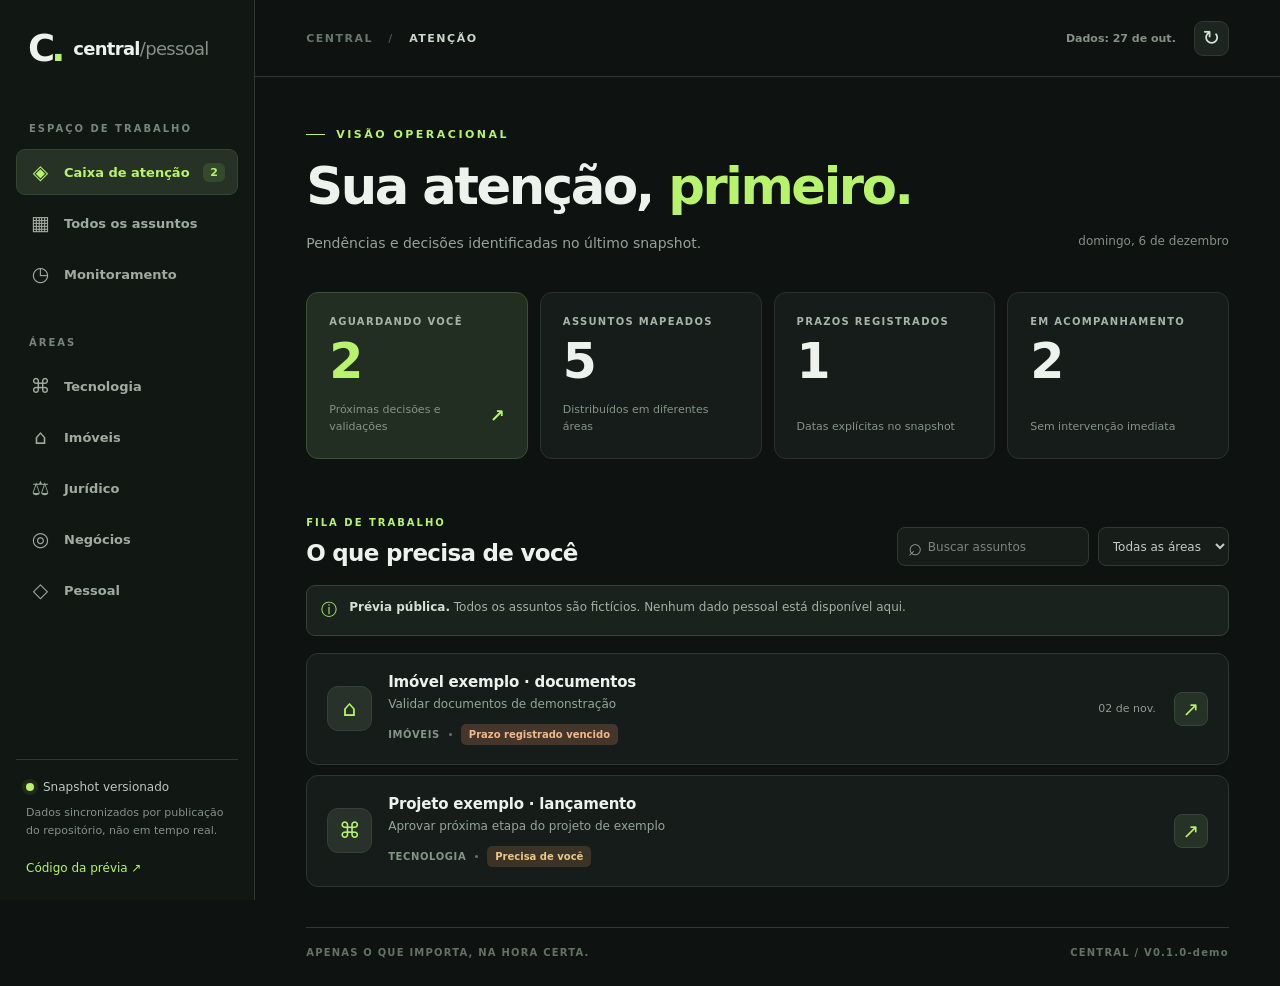
==== index.html @ 5de736ac "feat: publish sanitized interactive preview" ====
<!doctype html>
<html lang="pt-BR">
<head>
  <meta charset="utf-8">
  <meta name="viewport" content="width=device-width,initial-scale=1,viewport-fit=cover">
  <meta name="theme-color" content="#111715">
  <meta name="description" content="Central Pessoal — painel de atenção, contextos e próximas decisões.">
  <meta name="robots" content="noindex,nofollow,noarchive">
  <meta http-equiv="Content-Security-Policy" content="default-src 'self'; script-src 'self'; style-src 'self'; img-src 'self' data:; connect-src 'self'; object-src 'none'; base-uri 'self'; frame-ancestors 'none'">
  <link rel="manifest" href="./manifest.webmanifest">
  <link rel="icon" href="./icon.svg" type="image/svg+xml">
  <link rel="stylesheet" href="./style.css">
  <title>Central Pessoal — Prévia pública</title>
  <script defer src="./app.js"></script>
</head>
<body>
  <div class="shell">
    <aside class="sidebar" aria-label="Navegação principal">
      <div class="brand"><span class="brand-mark">C<span class="brand-dot">.</span></span><span class="brand-text">central<span class="subbrand">/pessoal</span></span></div>
      <div class="nav-label">ESPAÇO DE TRABALHO</div>
      <nav id="nav" class="nav">
        <button class="nav-item selected" data-view="attention"><span class="nav-icon">◈</span> Caixa de atenção <span class="count" id="attention-nav-count">—</span></button>
        <button class="nav-item" data-view="all"><span class="nav-icon">▦</span> Todos os assuntos</button>
        <button class="nav-item" data-view="watch"><span class="nav-icon">◷</span> Monitoramento</button>
      </nav>
      <div class="nav-label area-label">ÁREAS</div>
      <div id="area-links" class="nav"></div>
      <div class="sidebar-bottom">
        <div class="sync-pill"><span class="pulse"></span><span>Snapshot versionado</span></div>
        <p>Dados sincronizados por publicação do repositório, não em tempo real.</p>
        <a class="repo-link" href="https://github.com/wagarcdev/central-pessoal-preview" target="_blank" rel="noopener noreferrer">Código da prévia ↗</a>
      </div>
    </aside>
    <main class="main">
      <header class="topbar">
        <div class="breadcrumb">CENTRAL <span>/</span> <span id="crumb">ATENÇÃO</span></div>
        <div class="top-actions">
          <span id="snapshot" class="snapshot">Snapshot inicial</span>
          <button id="refresh" class="icon-button" title="Recarregar dados" aria-label="Recarregar dados">↻</button>
        </div>
      </header>
      <section class="content">
        <div class="headline">
          <div>
            <div class="eyebrow"><span class="green-line"></span> VISÃO OPERACIONAL</div>
            <h1 id="heading">Sua atenção, <em>primeiro.</em></h1>
            <p id="subtitle">Uma visão clara do que depende de você — sem perder o contexto do restante.</p>
          </div>
          <div class="date" id="date"></div>
        </div>
        <section class="metrics" aria-label="Visão geral">
          <div class="metric metric-accent"><span>AGUARDANDO VOCÊ</span><strong id="metric-attention">—</strong><small>Próximas decisões e validações <b>↗</b></small></div>
          <div class="metric"><span>ASSUNTOS MAPEADOS</span><strong id="metric-total">—</strong><small>Distribuídos em diferentes áreas</small></div>
          <div class="metric"><span>PRAZOS REGISTRADOS</span><strong id="metric-due">—</strong><small>Datas explícitas no snapshot</small></div>
          <div class="metric"><span>EM ACOMPANHAMENTO</span><strong id="metric-watch">—</strong><small>Sem intervenção imediata</small></div>
        </section>
        <div class="section-heading">
          <div><span class="section-kicker">FILA DE TRABALHO</span><h2 id="list-title">O que precisa de você</h2></div>
          <div class="toolbar">
            <label class="search"><span>⌕</span><input id="search" type="search" placeholder="Buscar assuntos" aria-label="Buscar assuntos"></label>
            <select id="filter" aria-label="Filtrar área"><option value="">Todas as áreas</option></select>
          </div>
        </div>
        <div id="notice" class="notice" role="note"><span>ⓘ</span><span><strong>Prévia pública.</strong> Todos os assuntos são fictícios. Nenhum dado pessoal está disponível aqui.</span></div>
        <div id="cards" class="cards" aria-live="polite"></div>
        <div class="footnote"><span>APENAS O QUE IMPORTA, NA HORA CERTA.</span><span id="footer-version">CENTRAL / V0.1</span></div>
      </section>
    </main>
  </div>
  <div id="overlay" class="overlay" hidden><div class="scrim" id="scrim"></div><section class="drawer" role="dialog" aria-modal="true" aria-labelledby="drawer-title"><div class="drawer-top"><span class="drawer-eyebrow">CONTEXTO DO ASSUNTO</span><button id="drawer-close" class="icon-button" aria-label="Fechar painel">✕</button></div><div id="drawer-content"></div></section></div>
  <div id="toast" class="toast" role="status" aria-live="polite"></div>
</body>
</html>
---- style.css ----
﻿
:root{--bg:#0e1210;--panel:#161c19;--panel2:#1d2520;--panel3:#222c25;--line:#303a32;--muted:#849187;--text:#eef2ed;--sub:#bcc7bd;--accent:#b8f46b;--warning:#ecc784;--blue:#a5c8df;font-family:Inter,-apple-system,BlinkMacSystemFont,"Segoe UI",system-ui,sans-serif;color-scheme:dark}
*{box-sizing:border-box}html,body{margin:0;min-height:100%;background:var(--bg);color:var(--text)}button,input,select{font:inherit}button{cursor:pointer}a{color:inherit;text-decoration:none}button:focus-visible,a:focus-visible,input:focus-visible,select:focus-visible{outline:2px solid var(--accent);outline-offset:3px}.shell{display:flex;min-height:100dvh}.sidebar{width:255px;min-width:255px;border-right:1px solid var(--line);background:#111713;padding:30px 16px 24px;display:flex;flex-direction:column;position:sticky;top:0;height:100dvh}.brand{display:flex;align-items:center;gap:12px;padding:0 12px 56px}.brand-mark{font-weight:900;letter-spacing:-4px;font-size:37px;line-height:1}.brand-dot{color:var(--accent)}.brand-text{font-size:18px;font-weight:750;letter-spacing:-.7px}.subbrand{color:var(--muted);font-weight:450}.nav-label{font-size:10px;letter-spacing:2px;font-weight:800;color:#78857b;padding:0 13px 15px}.area-label{margin-top:40px}.nav{display:grid;gap:5px}.nav-item{background:transparent;border:1px solid transparent;border-radius:9px;color:#9fab9f;padding:12px 12px;display:flex;align-items:center;gap:12px;width:100%;text-align:left;font-size:13px;font-weight:550}.nav-item:hover{background:var(--panel2);color:var(--text)}.nav-item.selected{background:#263225;color:var(--accent);border-color:#344532}.nav-icon{font-size:20px;line-height:1;width:23px;text-align:center;font-weight:400}.count{margin-left:auto;border-radius:6px;background:#344a2c;color:var(--accent);font-size:11px;padding:3px 7px}.sidebar-bottom{margin-top:auto;border-top:1px solid var(--line);padding:20px 10px 0}.sync-pill{display:flex;align-items:center;gap:9px;font-size:12px;color:var(--sub)}.pulse{width:8px;height:8px;border-radius:50%;background:var(--accent);box-shadow:0 0 0 4px #b8f46b16}.sidebar-bottom p{color:var(--muted);font-size:11px;line-height:1.65;margin:10px 0 17px}.repo-link{font-size:12px;color:var(--accent)}.main{flex:1;min-width:0}.topbar{height:77px;border-bottom:1px solid var(--line);display:flex;justify-content:space-between;align-items:center;padding:0 clamp(20px,4vw,60px)}.breadcrumb,.snapshot{font-size:11px;font-weight:750;letter-spacing:1.5px;color:#68776d}.breadcrumb span:last-child{color:#cad6cb}.breadcrumb span:first-child{margin:0 10px;color:#46534a}.top-actions{display:flex;align-items:center;gap:18px}.snapshot{font-weight:550;letter-spacing:0;color:var(--muted)}.icon-button{width:35px;height:35px;background:#1c251f;color:#d4e3d2;border:1px solid var(--line);border-radius:9px;font-size:21px;display:grid;place-items:center}.icon-button:hover{border-color:#607853}.content{max-width:1450px;margin:auto;padding:clamp(26px,4vw,58px) clamp(20px,4vw,60px) 28px}.headline{display:flex;align-items:flex-end;justify-content:space-between;gap:20px;margin-bottom:37px}.eyebrow{font-size:11px;letter-spacing:2.5px;font-weight:750;color:var(--accent);display:flex;align-items:center;gap:11px;margin-bottom:17px}.green-line{width:19px;height:1px;background:var(--accent)}h1{font-size:clamp(34px,4vw,57px);line-height:1.12;letter-spacing:-2.4px;margin:0 0 16px;font-weight:700}h1 em{font-style:normal;color:var(--accent)}.headline p{font-size:14px;line-height:1.7;color:#95a499;margin:0;max-width:580px}.date{font-size:12px;color:var(--muted);white-space:nowrap;padding-bottom:7px}.metrics{display:grid;grid-template-columns:repeat(4,minmax(0,1fr));gap:12px;margin-bottom:52px}.metric{min-height:158px;background:var(--panel);border:1px solid #29332b;border-radius:12px;padding:23px 22px;display:flex;flex-direction:column}.metric-accent{background:#222e22;border-color:#3c5130}.metric>span{font-size:10px;font-weight:800;letter-spacing:1.3px;color:#a6b5a7}.metric strong{font-size:49px;line-height:1.2;letter-spacing:-2px;font-weight:650;margin:6px 0 10px}.metric-accent strong{color:var(--accent)}.metric small{font-size:11px;color:#849489;margin-top:auto;display:flex;justify-content:space-between;line-height:1.5}.metric b{color:var(--accent);font-size:18px}.section-heading{display:flex;justify-content:space-between;align-items:end;gap:20px;margin-bottom:19px}.section-kicker{font-size:10px;font-weight:750;color:var(--accent);letter-spacing:2px}h2{margin:10px 0 0;font-size:23px;letter-spacing:-.7px;font-weight:680}.toolbar{display:flex;align-items:center;gap:9px}.search{background:#171e1a;border:1px solid var(--line);display:flex;align-items:center;border-radius:8px;height:39px;padding:0 10px;color:#87968a}.search span{font-size:24px;margin-right:4px}.search input{width:152px;background:none;border:0;outline:none;color:var(--text);font-size:12px}.search input::placeholder{color:#78877b}select{border-radius:8px;background:#171e1a;border:1px solid var(--line);padding:0 10px;color:#c3ccc3;font-size:12px;height:39px;max-width:160px}.notice{background:#1a221d;border:1px solid #354238;border-radius:9px;padding:12px 14px;display:flex;align-items:flex-start;gap:12px;color:#a2b2a2;font-size:12px;line-height:1.55;margin-bottom:17px}.notice>span:first-child{color:var(--accent);font-size:16px}.notice strong{color:#d4e0d3}.cards{display:grid;gap:10px}.card{background:var(--panel);border:1px solid #2c372f;border-radius:12px;display:grid;grid-template-columns:45px minmax(0,1fr) auto;gap:16px;padding:19px 20px;align-items:center;transition:border .2s,background .2s}.card:hover{border-color:#5f7954;background:#1a231d}.card-icon{width:45px;height:45px;background:#28312a;border:1px solid #354236;border-radius:11px;display:grid;place-items:center;color:var(--accent);font-size:22px}.card-title{font-size:15px;font-weight:700;letter-spacing:-.2px;margin:0 0 4px}.card-description{font-size:12px;color:#95a69a;line-height:1.5;margin:0}.card-meta{display:flex;gap:9px;margin-top:11px;align-items:center;flex-wrap:wrap}.category{font-size:10px;color:#849487;letter-spacing:.6px;text-transform:uppercase;font-weight:750}.separator{width:3px;height:3px;background:#66766a;border-radius:50%}.tag{border-radius:5px;padding:5px 8px;font-size:10px;font-weight:750;white-space:nowrap;background:#2c3429;color:#afbfad}.tag.attention{color:var(--warning);background:#3a3326}.tag.due{background:#44362b;color:#f1b88d}.tag.watch{background:#253540;color:#a5c8df}.card-right{display:flex;align-items:center;gap:18px}.card-date{color:#8f9c91;font-size:11px;white-space:nowrap}.open-card{border-radius:8px;width:34px;height:34px;background:#263128;border:1px solid #364838;color:var(--accent);font-size:20px}.open-card:hover{background:#354934}.empty{border:1px dashed #47584a;border-radius:12px;padding:45px 20px;text-align:center;color:var(--muted)}.empty strong{display:block;color:var(--text);margin-bottom:8px}.footnote{border-top:1px solid var(--line);display:flex;justify-content:space-between;color:#637264;font-size:10px;letter-spacing:1.2px;font-weight:750;margin-top:40px;padding-top:19px}.overlay:not([hidden]){position:fixed;inset:0;z-index:30;display:flex;justify-content:flex-end}.scrim{position:absolute;inset:0;background:#030805b8;backdrop-filter:blur(3px)}.drawer{position:relative;height:100dvh;overflow-y:auto;width:min(100%,525px);background:#141b16;border-left:1px solid #3b483d;padding:25px clamp(24px,3vw,38px);box-shadow:-20px 0 60px #0005}.drawer-top{display:flex;justify-content:space-between;align-items:center;margin-bottom:46px}.drawer-eyebrow,.detail-label{font-size:10px;color:var(--accent);font-weight:800;letter-spacing:2px}.drawer h2{font-size:35px;margin:10px 0 16px}.drawer p{color:#afbdaf;font-size:14px;line-height:1.7}.drawer .detail-block{border-top:1px solid #354037;padding:24px 0}.detail-value{font-size:14px;line-height:1.7;margin:10px 0 0;color:var(--text)}.detail-row{display:flex;gap:10px;align-items:center;margin:10px 0}.action-link,.copy-button{display:flex;justify-content:center;align-items:center;gap:8px;background:var(--accent);color:#182118;font-weight:750;font-size:13px;border:0;border-radius:9px;padding:14px 17px;width:100%;margin:8px 0}.copy-button{background:#29382b;color:#cee3ce;border:1px solid #435847}.drawer .caveat{font-size:11px;color:var(--muted);border:1px dashed #475448;padding:12px;border-radius:8px}.toast{position:fixed;z-index:60;bottom:20px;left:50%;transform:translate(-50%,30px);opacity:0;pointer-events:none;transition:opacity .15s,transform .15s;background:var(--accent);color:#152016;border-radius:9px;padding:11px 16px;font-size:12px;font-weight:750}.toast.show{opacity:1;transform:translate(-50%,0)}
@media(max-width:1100px){.sidebar{width:215px;min-width:215px}.metrics{grid-template-columns:repeat(2,minmax(0,1fr))}.metric{min-height:130px}.content{padding-top:37px}}@media(max-width:740px){.shell{display:block;padding-bottom:72px}.sidebar{position:fixed;top:auto;bottom:0;left:0;right:0;height:67px;width:100%;min-width:0;z-index:15;padding:6px 10px calc(6px + env(safe-area-inset-bottom));border-top:1px solid var(--line);border-right:0;background:#151d17ed;backdrop-filter:blur(15px)}.brand,.nav-label,.area-label,#area-links,.sidebar-bottom{display:none}.sidebar>.nav{display:flex;justify-content:space-around;gap:3px;height:100%}.nav-item{display:flex;flex:1;flex-direction:column;gap:3px;align-items:center;justify-content:center;border-radius:9px;padding:4px 1px;font-size:10px;text-align:center}.nav-icon{font-size:20px}.count{display:none}.topbar{height:58px;padding:0 18px}.content{padding:34px 18px}.date{display:none}.headline{margin-bottom:26px}h1{letter-spacing:-1.5px}.metrics{gap:8px;margin-bottom:38px}.metric{min-height:115px;padding:15px}.metric strong{font-size:35px}.metric>span{font-size:9px;line-height:1.45}.metric small{font-size:10px}.section-heading{display:block}.toolbar{margin-top:17px}.search{flex:1}.search input{width:100%}.notice{font-size:11px}.card{grid-template-columns:38px 1fr auto;gap:11px;padding:15px 12px}.card-icon{width:38px;height:38px;font-size:20px}.card-title{font-size:14px}.card-description{font-size:11px}.card-meta{margin-top:8px}.card-date{display:none}.card-right{gap:0}.footnote{font-size:9px}.snapshot{font-size:10px}.drawer{padding-top:18px}}@media(min-width:741px) and (max-width:900px){.card-date{display:none}}
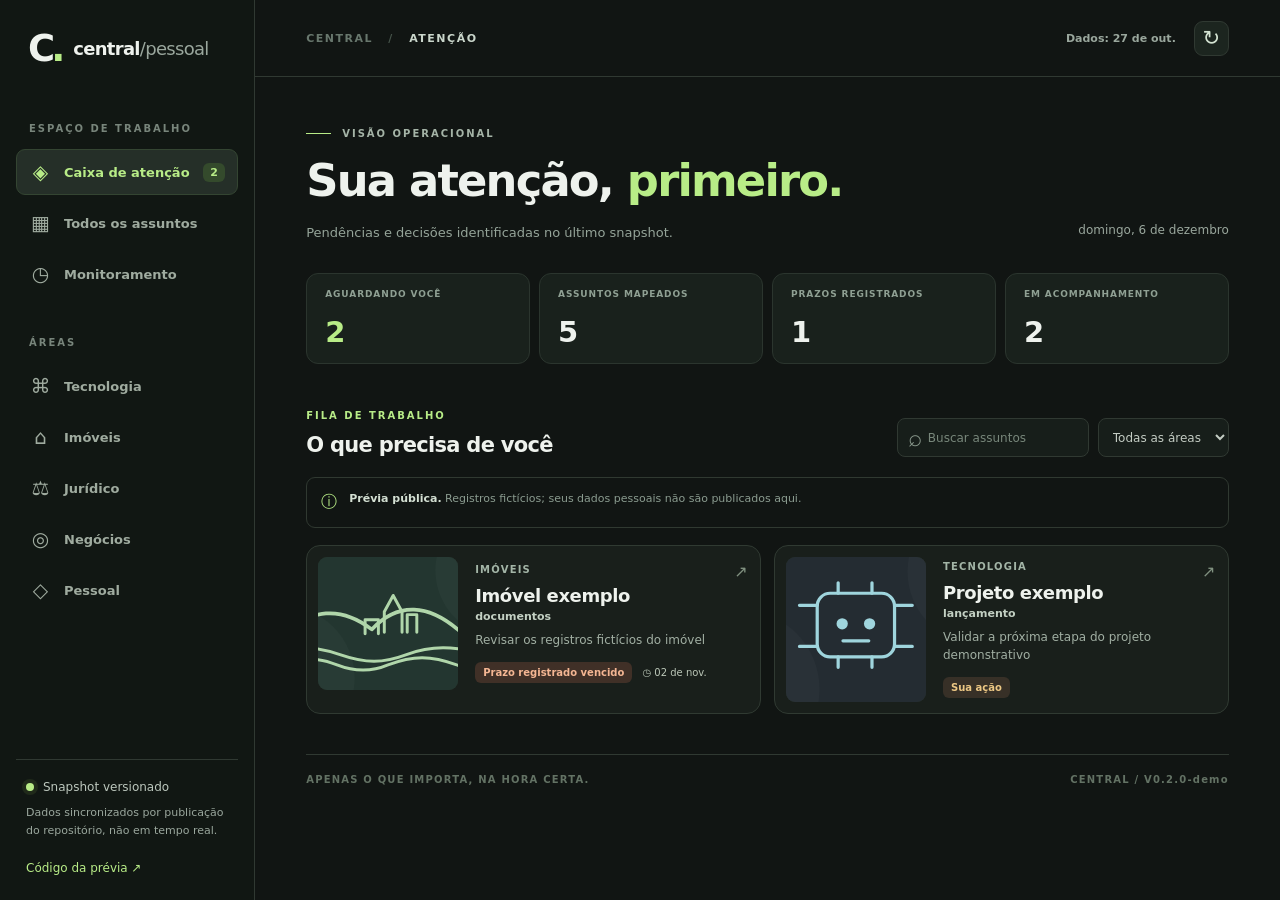
==== commit 34c29db0: "feat: visual card layout with sanitized illustration assets" ====
--- a/index.html
+++ b/index.html
@@ -10,6 +10,7 @@
   <link rel="manifest" href="./manifest.webmanifest">
   <link rel="icon" href="./icon.svg" type="image/svg+xml">
   <link rel="stylesheet" href="./style.css">
+  <link rel="stylesheet" href="./visual.css">
   <title>Central Pessoal — Prévia pública</title>
   <script defer src="./app.js"></script>
 </head>
@@ -61,7 +62,7 @@
             <select id="filter" aria-label="Filtrar área"><option value="">Todas as áreas</option></select>
           </div>
         </div>
-        <div id="notice" class="notice" role="note"><span>ⓘ</span><span><strong>Prévia pública.</strong> Todos os assuntos são fictícios. Nenhum dado pessoal está disponível aqui.</span></div>
+        <div id="notice" class="notice" role="note"><span>ⓘ</span><span><strong>Prévia pública.</strong> Registros fictícios; seus dados pessoais não são publicados aqui.</span></div>
         <div id="cards" class="cards" aria-live="polite"></div>
         <div class="footnote"><span>APENAS O QUE IMPORTA, NA HORA CERTA.</span><span id="footer-version">CENTRAL / V0.1</span></div>
       </section>
--- a/visual.css
+++ b/visual.css
@@ -0,0 +1,75 @@
+/* Central Pessoal — visual-first layer, independent of data and privacy model */
+:root {--bg:#111513;--panel:#191f1b;--line:#303932;--accent:#b8ec87;--muted:#9aa79d}
+.content{max-width:1480px}
+.eyebrow{color:#a5b4a7;font-size:10px;letter-spacing:2px}
+.green-line{width:25px;background:var(--accent)}
+.headline{margin-bottom:29px}
+h1{font-size:clamp(32px,3.5vw,49px);letter-spacing:-1.8px;font-weight:640}
+.headline p{font-size:13px}
+.metrics{gap:9px;margin-bottom:40px}
+.metric,.metric-accent{min-height:91px;padding:15px 18px;background:#19211c;border-color:#2b352e;justify-content:space-between}
+.metric>span{color:#8fa093;font-size:9px;letter-spacing:.9px}
+.metric strong{font-size:29px;margin:2px 0 0;letter-spacing:-1px;line-height:1.1}
+.metric small{display:none}
+.metric-accent strong{color:var(--accent)}
+.section-heading{margin-bottom:20px}
+h2{font-size:21px;font-weight:630}
+.notice{background:transparent;border:1px solid #303931;color:#8b9c90;border-radius:9px;font-size:11px}
+.notice strong{font-weight:650}
+.cards{grid-template-columns:repeat(2,minmax(0,1fr));gap:13px}
+.card{display:block;padding:0;border:1px solid #303a32;background:#191f1b;overflow:hidden;border-radius:14px;transition:border-color .16s,transform .16s,background .16s}
+.card:hover{border-color:#779a75;background:#1e2720;transform:translateY(-1px)}
+.card-body{width:100%;min-height:155px;border:0;color:var(--text);background:transparent;display:grid;grid-template-columns:140px minmax(0,1fr) 16px;align-items:stretch;gap:17px;padding:11px;text-align:left;cursor:pointer}
+.card-body:focus-visible{outline:2px solid var(--accent);outline-offset:-2px}
+.card-art{display:grid;place-items:center;width:100%;min-height:130px;overflow:hidden;border-radius:9px;background:#253027}
+.card-art.is-brand{background:#14191b}
+.card-image{width:100%;height:100%;max-height:155px;object-fit:cover;display:block}
+.card-image.contain{object-fit:contain;padding:22px 12px;filter:drop-shadow(0 3px 9px #0005)}
+.card-fallback{font-size:40px;color:var(--accent);font-weight:300}
+.card-info{min-width:0;display:flex;flex-direction:column;justify-content:center;padding:4px 0}
+.card-overline{font-size:10px;letter-spacing:1.2px;color:#a3b5a7;font-weight:750;text-transform:uppercase;margin-bottom:10px}
+.card-title{display:block;font-size:18px;font-weight:660;letter-spacing:-.4px;line-height:1.18;margin-bottom:10px}
+.card-description{font-size:12px;line-height:1.5;color:#a1afa3;margin:0;display:-webkit-box;-webkit-line-clamp:2;-webkit-box-orient:vertical;overflow:hidden}
+.card-meta{display:flex;align-items:center;gap:10px;margin-top:13px}
+.card-date{color:#bbc7b8;font-size:10px;white-space:nowrap}
+.tag{padding:5px 8px;font-size:10px;color:#b8ccae;background:#273229;border-radius:6px}
+.tag.attention{background:#373027;color:#ecc784}
+.tag.due{background:#403027;color:#f4b693}
+.tag.watch{background:#253441;color:#b6d0ea}
+.card-chevron{display:flex;justify-content:center;align-items:flex-start;padding:5px 0;color:#809180;font-size:16px}
+.card:hover .card-chevron{color:var(--accent)}
+.card-icon,.open-card{display:none}
+.drawer-art{height:180px;border-radius:14px;overflow:hidden;background:#243028;margin-bottom:25px}
+.drawer-art.is-brand{background:#14191b}
+.drawer-art .card-image{max-height:none;width:100%;height:100%;object-fit:cover}
+.drawer-art .card-image.contain{object-fit:contain;padding:40px}
+.drawer-art .card-fallback{height:100%;display:grid;place-items:center;font-size:72px}
+.sidebar .nav-item.selected{background:#252f28}
+.sidebar .nav-item.selected .nav-icon{color:var(--accent)}
+@media(max-width:1250px) and (min-width:741px){.cards{grid-template-columns:1fr}.card-body{min-height:128px;grid-template-columns:126px minmax(0,1fr) 16px}.card-art{min-height:110px}}
+@media(max-width:740px){
+ .headline{margin-bottom:25px}
+ .metrics{margin-bottom:34px}
+ .metric,.metric-accent{min-height:83px;padding:12px}
+ .metric strong{font-size:27px}
+ .metrics{grid-template-columns:repeat(2,minmax(0,1fr))}
+ .cards{grid-template-columns:1fr;gap:10px}
+ .card-body{grid-template-columns:96px minmax(0,1fr) 14px;gap:12px;padding:9px;min-height:115px}
+ .card-art{min-height:100px}
+ .card-image{max-height:112px}
+ .card-image.contain{padding:18px 7px}
+ .card-info{padding:2px 0}
+ .card-title{font-size:17px;margin-bottom:7px}
+ .card-overline{font-size:9px;margin-bottom:7px}
+ .card-description{font-size:11px;line-height:1.45}
+ .card-meta{margin-top:8px;gap:7px;flex-wrap:wrap}
+ .tag{font-size:9px;padding:4px 6px}
+ .card-date{font-size:9px}
+ .card-chevron{font-size:14px}
+ .drawer-art{height:155px}
+}
+@media(max-width:365px){.card-body{grid-template-columns:82px minmax(0,1fr) 10px;gap:8px}.card-title{font-size:15px}.card-art{min-height:101px}}
+@media(prefers-reduced-motion:reduce){.card{transition:none}.card:hover{transform:none}}
+
+.card-topic{font-size:11px;font-weight:550;color:#c3d0c3;margin:-6px 0 8px}
+@media(max-width:740px){.card-topic{font-size:10px;margin:-4px 0 6px}}
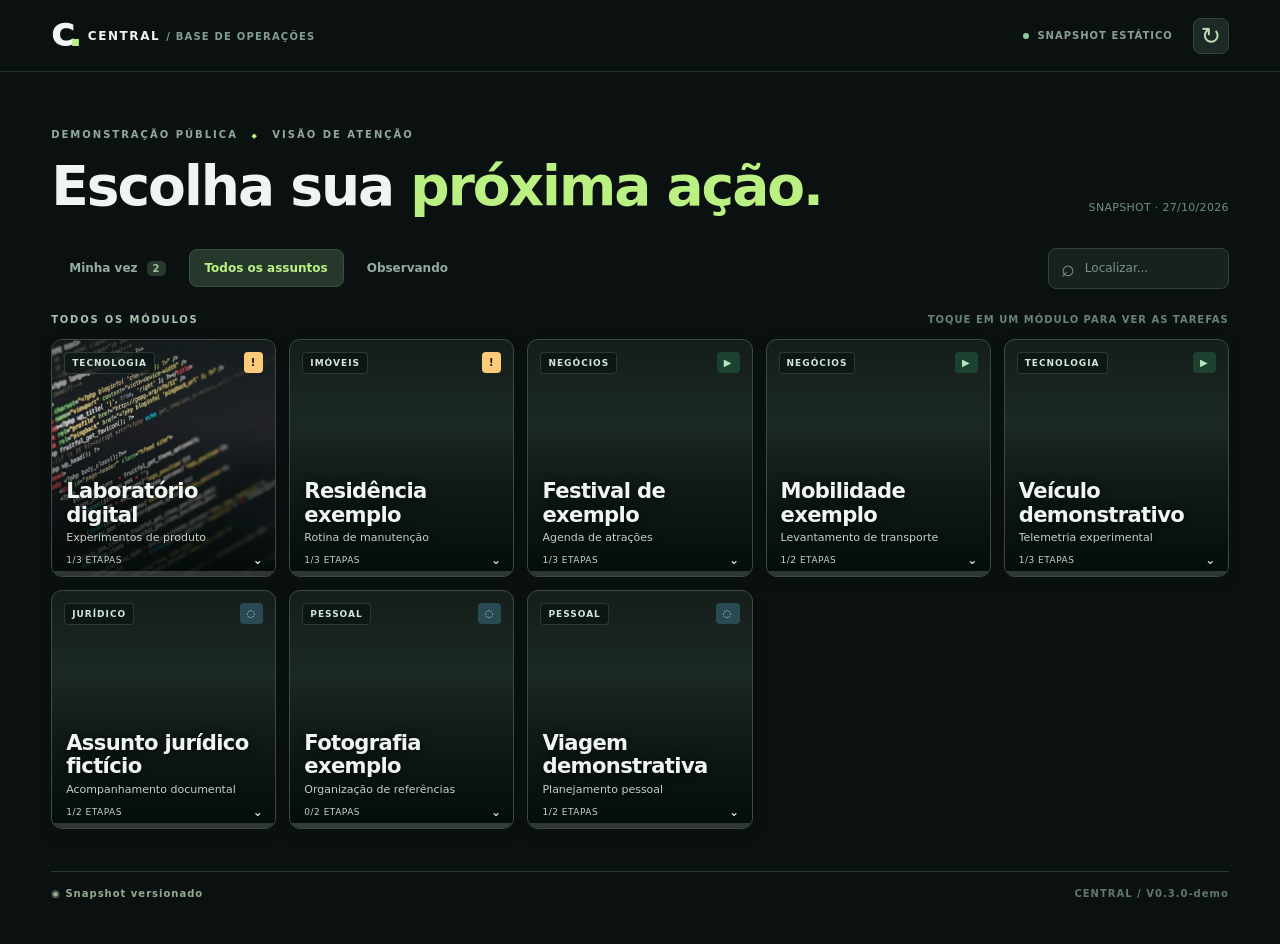
==== commit a796309f: "feat: public sanitized RTS-inspired mission board" ====
--- a/index.html
+++ b/index.html
@@ -1,74 +1,48 @@
-<!doctype html>
+﻿<!doctype html>
 <html lang="pt-BR">
 <head>
-  <meta charset="utf-8">
-  <meta name="viewport" content="width=device-width,initial-scale=1,viewport-fit=cover">
-  <meta name="theme-color" content="#111715">
-  <meta name="description" content="Central Pessoal — painel de atenção, contextos e próximas decisões.">
-  <meta name="robots" content="noindex,nofollow,noarchive">
-  <meta http-equiv="Content-Security-Policy" content="default-src 'self'; script-src 'self'; style-src 'self'; img-src 'self' data:; connect-src 'self'; object-src 'none'; base-uri 'self'; frame-ancestors 'none'">
-  <link rel="manifest" href="./manifest.webmanifest">
-  <link rel="icon" href="./icon.svg" type="image/svg+xml">
-  <link rel="stylesheet" href="./style.css">
-  <link rel="stylesheet" href="./visual.css">
-  <title>Central Pessoal — Prévia pública</title>
-  <script defer src="./app.js"></script>
+<meta charset="utf-8">
+<meta name="viewport" content="width=device-width,initial-scale=1,viewport-fit=cover">
+<meta name="theme-color" content="#0b1111">
+<meta name="robots" content="noindex,nofollow,noarchive">
+<meta name="description" content="Central Pessoal — painel visual de assuntos e intervenções.">
+<meta http-equiv="Content-Security-Policy" content="default-src 'self'; img-src 'self' data:; script-src 'self'; style-src 'self'; connect-src 'self'; object-src 'none'; base-uri 'self'; frame-ancestors 'none'">
+<link rel="icon" href="./icon.svg" type="image/svg+xml">
+<link rel="manifest" href="./manifest.webmanifest">
+<link rel="stylesheet" href="./game.css">
+<script defer src="./game.js"></script>
+<title>Central · Demo fictícia</title>
 </head>
 <body>
-  <div class="shell">
-    <aside class="sidebar" aria-label="Navegação principal">
-      <div class="brand"><span class="brand-mark">C<span class="brand-dot">.</span></span><span class="brand-text">central<span class="subbrand">/pessoal</span></span></div>
-      <div class="nav-label">ESPAÇO DE TRABALHO</div>
-      <nav id="nav" class="nav">
-        <button class="nav-item selected" data-view="attention"><span class="nav-icon">◈</span> Caixa de atenção <span class="count" id="attention-nav-count">—</span></button>
-        <button class="nav-item" data-view="all"><span class="nav-icon">▦</span> Todos os assuntos</button>
-        <button class="nav-item" data-view="watch"><span class="nav-icon">◷</span> Monitoramento</button>
-      </nav>
-      <div class="nav-label area-label">ÁREAS</div>
-      <div id="area-links" class="nav"></div>
-      <div class="sidebar-bottom">
-        <div class="sync-pill"><span class="pulse"></span><span>Snapshot versionado</span></div>
-        <p>Dados sincronizados por publicação do repositório, não em tempo real.</p>
-        <a class="repo-link" href="https://github.com/wagarcdev/central-pessoal-preview" target="_blank" rel="noopener noreferrer">Código da prévia ↗</a>
-      </div>
-    </aside>
-    <main class="main">
-      <header class="topbar">
-        <div class="breadcrumb">CENTRAL <span>/</span> <span id="crumb">ATENÇÃO</span></div>
-        <div class="top-actions">
-          <span id="snapshot" class="snapshot">Snapshot inicial</span>
-          <button id="refresh" class="icon-button" title="Recarregar dados" aria-label="Recarregar dados">↻</button>
-        </div>
-      </header>
-      <section class="content">
-        <div class="headline">
-          <div>
-            <div class="eyebrow"><span class="green-line"></span> VISÃO OPERACIONAL</div>
-            <h1 id="heading">Sua atenção, <em>primeiro.</em></h1>
-            <p id="subtitle">Uma visão clara do que depende de você — sem perder o contexto do restante.</p>
-          </div>
-          <div class="date" id="date"></div>
-        </div>
-        <section class="metrics" aria-label="Visão geral">
-          <div class="metric metric-accent"><span>AGUARDANDO VOCÊ</span><strong id="metric-attention">—</strong><small>Próximas decisões e validações <b>↗</b></small></div>
-          <div class="metric"><span>ASSUNTOS MAPEADOS</span><strong id="metric-total">—</strong><small>Distribuídos em diferentes áreas</small></div>
-          <div class="metric"><span>PRAZOS REGISTRADOS</span><strong id="metric-due">—</strong><small>Datas explícitas no snapshot</small></div>
-          <div class="metric"><span>EM ACOMPANHAMENTO</span><strong id="metric-watch">—</strong><small>Sem intervenção imediata</small></div>
-        </section>
-        <div class="section-heading">
-          <div><span class="section-kicker">FILA DE TRABALHO</span><h2 id="list-title">O que precisa de você</h2></div>
-          <div class="toolbar">
-            <label class="search"><span>⌕</span><input id="search" type="search" placeholder="Buscar assuntos" aria-label="Buscar assuntos"></label>
-            <select id="filter" aria-label="Filtrar área"><option value="">Todas as áreas</option></select>
-          </div>
-        </div>
-        <div id="notice" class="notice" role="note"><span>ⓘ</span><span><strong>Prévia pública.</strong> Registros fictícios; seus dados pessoais não são publicados aqui.</span></div>
-        <div id="cards" class="cards" aria-live="polite"></div>
-        <div class="footnote"><span>APENAS O QUE IMPORTA, NA HORA CERTA.</span><span id="footer-version">CENTRAL / V0.1</span></div>
-      </section>
-    </main>
-  </div>
-  <div id="overlay" class="overlay" hidden><div class="scrim" id="scrim"></div><section class="drawer" role="dialog" aria-modal="true" aria-labelledby="drawer-title"><div class="drawer-top"><span class="drawer-eyebrow">CONTEXTO DO ASSUNTO</span><button id="drawer-close" class="icon-button" aria-label="Fechar painel">✕</button></div><div id="drawer-content"></div></section></div>
-  <div id="toast" class="toast" role="status" aria-live="polite"></div>
+<div class="screen">
+<header class="masthead">
+ <div class="brand"><span class="brand-mark">C<span>.</span></span><span class="brand-name">CENTRAL <small>/ BASE DE OPERAÇÕES</small></span></div>
+ <div class="mast-actions"><span class="connection"><i></i> SNAPSHOT ESTÁTICO</span><button class="round" id="reload" aria-label="Atualizar dados" title="Recarregar JSON">↻</button></div>
+</header>
+<main class="main">
+ <div class="headline">
+   <div><span class="eyebrow">DEMONSTRAÇÃO PÚBLICA <span class="divider-dot">◆</span> VISÃO DE ATENÇÃO</span><h1>Escolha sua <em>próxima ação.</em></h1></div>
+   <span id="updated" class="updated">—</span>
+ </div>
+ <div class="toolbar">
+  <nav class="tabs" aria-label="Visualizações">
+    <button data-view="attention" class="tab selected">Minha vez <b id="need-count">—</b></button>
+    <button data-view="all" class="tab">Todos os assuntos</button>
+    <button data-view="watch" class="tab">Observando</button>
+  </nav>
+  <label class="search"><span>⌕</span><input type="search" id="search" placeholder="Localizar..." aria-label="Localizar assunto"></label>
+ </div>
+ <div class="statusline"><span id="list-label">INTERVENÇÃO NECESSÁRIA</span><span class="status-hint">TOQUE EM UM MÓDULO PARA VER AS TAREFAS</span></div>
+ <section id="tiles" class="tile-grid" aria-live="polite"></section>
+ <footer class="footer"><span>◉ <span id="stamp">Snapshot versionado</span></span><span id="version">CENTRAL / V0.3</span></footer>
+</main>
+</div>
+<div id="overlay" class="overlay" hidden>
+  <div class="veil" id="veil"></div>
+  <section class="detail" role="dialog" aria-modal="true" aria-labelledby="detail-title">
+    <div id="detail-root"></div>
+  </section>
+</div>
+<div id="toast" class="toast" role="status" aria-live="polite"></div>
 </body>
 </html>
--- a/game.css
+++ b/game.css
@@ -0,0 +1,12 @@
+:root{color-scheme:dark;--bg:#0b1111;--panel:#131b1b;--stroke:#293936;--text:#eff5f1;--mute:#94a9a4;--acid:#bbf182;--gold:#ffca7a;--blue:#99c9dd;font-family:Inter,system-ui,-apple-system,"Segoe UI",sans-serif}
+*{box-sizing:border-box}html,body{margin:0;background:var(--bg);color:var(--text);min-height:100%;font-family:inherit}button,input{font:inherit}button{cursor:pointer}button:focus-visible,a:focus-visible,input:focus-visible{outline:2px solid var(--acid);outline-offset:3px}button,a{-webkit-tap-highlight-color:transparent}a{color:inherit;text-decoration:none}
+body:before{content:"";position:fixed;inset:0;z-index:-1;pointer-events:none;background:radial-gradient(ellipse at 80% -25%,#27443a2d,transparent 58%);}
+.screen{max-width:1550px;margin:auto}.masthead{height:72px;border-bottom:1px solid #22312d;display:flex;align-items:center;justify-content:space-between;padding:0 clamp(18px,4vw,60px)}.brand{display:flex;align-items:center;gap:12px}.brand-mark{font-weight:950;font-size:31px;letter-spacing:-5px;line-height:1}.brand-mark span{color:var(--acid)}.brand-name{letter-spacing:1.6px;font-size:12px;font-weight:780}.brand-name small{letter-spacing:1.2px;font-size:10px;color:#849d94;font-weight:550}.mast-actions{display:flex;align-items:center;gap:20px}.connection{display:flex;align-items:center;gap:8px;color:#899f96;font-size:10px;font-weight:650;letter-spacing:1px}.connection i{width:6px;height:6px;border-radius:50%;background:#8acaa1}.round{width:36px;height:36px;background:#1c2925;border:1px solid #35453b;border-radius:8px;color:#bddbb8;font-size:24px}
+.main{padding:clamp(30px,4vw,62px) clamp(18px,4vw,60px) 45px}.headline{display:flex;align-items:flex-end;justify-content:space-between;gap:16px;margin-bottom:30px}.eyebrow{font-size:10px;letter-spacing:2px;color:#91a99a;font-weight:800}.divider-dot{color:var(--acid);margin:0 8px;font-size:7px}h1{font-size:clamp(31px,4.6vw,55px);font-weight:680;letter-spacing:-2px;line-height:1.1;margin:14px 0 0}h1 em{font-style:normal;color:var(--acid)}.updated{font-size:11px;white-space:nowrap;color:#728e81;letter-spacing:.3px;padding-bottom:3px}
+.toolbar{display:flex;justify-content:space-between;align-items:center;gap:20px;margin-bottom:24px}.tabs{display:flex;align-items:center;gap:7px;overflow-x:auto;padding:2px}.tab{display:flex;align-items:center;gap:9px;background:transparent;border:1px solid transparent;border-radius:8px;color:#96aba2;font-size:12px;padding:11px 15px;white-space:nowrap;font-weight:650}.tab b{font-weight:750;color:#9ebf96;background:#27382f;padding:2px 6px;border-radius:5px;font-size:10px}.tab:hover{background:#1d2b25}.tab.selected{background:#26382c;color:var(--acid);border-color:#39513f}.tab.selected b{background:#466044;color:#d2efb9}.search{border:1px solid #314138;border-radius:8px;background:#17221d;display:flex;align-items:center;height:41px;min-width:170px;color:#82998b}.search span{font-size:23px;padding:0 8px 0 12px}.search input{background:transparent;outline:none;border:0;color:var(--text);width:145px;min-width:0;font-size:12px}.search input::placeholder{color:#789184}
+.statusline{display:flex;justify-content:space-between;align-items:center;gap:8px;margin-bottom:14px;color:#a9c2b0;font-size:10px;letter-spacing:1.8px;font-weight:850}.status-hint{letter-spacing:1px;color:#688375;font-weight:580}
+.tile-grid{display:grid;grid-template-columns:repeat(5,minmax(0,1fr));gap:13px}.module{position:relative;aspect-ratio:1/1.06;border:1px solid #3b4a42;border-radius:11px;background:#1c2824;overflow:hidden;min-width:0;box-shadow:0 5px 16px #0002;transition:transform .15s,border-color .15s}.module:hover{transform:translateY(-3px);border-color:#8dac86}.module.active-module{border-color:#92bd7e}.module-button{width:100%;height:100%;padding:0;background:none;border:0;display:block;text-align:left;color:var(--text);position:relative}.module-image{position:absolute;inset:0;width:100%;height:100%;object-fit:cover;filter:brightness(.92) saturate(.8);transition:transform .22s,filter .22s}.module:hover .module-image{transform:scale(1.06);filter:brightness(1) saturate(.94)}.module-shade{position:absolute;inset:0;background:linear-gradient(180deg,#07100c67 0%,transparent 36%,#02090763 56%,#020a08ef 100%)}.module.has-brand .module-shade{background:linear-gradient(180deg,#07100c77,#08110811 35%,#020a08c7 100%)}.module-logo{position:absolute;inset:27% 13% 29%;width:74%;height:44%;object-fit:contain;filter:drop-shadow(0 4px 11px #0009)}.module-top{position:absolute;top:0;left:0;right:0;padding:12px;display:flex;justify-content:space-between;align-items:start;gap:5px}.module-area{background:#08120f99;border:1px solid #d0e0d129;border-radius:4px;font-size:9px;letter-spacing:1px;text-transform:uppercase;padding:5px 7px;color:#d1e8da;font-weight:700;backdrop-filter:blur(6px)}.module-flag{font-size:10px;letter-spacing:1px;font-weight:900;color:#0f160f;background:var(--gold);border-radius:4px;padding:5px 7px}.module-flag.status-watch{color:#d9edf0;background:#2f5660cc}.module-flag.status-active{color:#b4e6bd;background:#1e4733db}.module-text{position:absolute;left:14px;right:12px;bottom:30px}.module-title{font-size:clamp(16px,1.65vw,24px);font-weight:760;letter-spacing:-.65px;line-height:1.12;text-shadow:0 1px 10px #0009}.module-subtitle{font-size:11px;line-height:1.35;color:#c5d3c9;margin-top:5px;max-width:100%;overflow:hidden;display:-webkit-box;-webkit-box-orient:vertical;-webkit-line-clamp:2;text-shadow:0 1px 5px #0009}.module-progress{height:5px;background:#ffffff2c;position:absolute;left:0;right:0;bottom:0}.module-progress i{display:block;background:var(--acid);height:100%;width:0;box-shadow:0 0 14px #baf38e77}.module-progress[data-progress="zero"]{background:#8fa39655}.module-footer{position:absolute;bottom:9px;left:14px;right:12px;display:flex;justify-content:space-between;align-items:center;font-size:9px;letter-spacing:.5px;color:#c8d2cc}.module-footer b{color:var(--acid);font-size:10px;font-weight:700}.module-footer .right{font-size:12px;font-weight:700;color:#d5e8d5}.module:hover .right{color:var(--acid)}.empty{border:1px dashed #536355;padding:70px 15px;text-align:center;grid-column:1/-1;color:#9eafa5;border-radius:12px}
+.footer{margin-top:42px;padding-top:16px;border-top:1px solid #27382d;display:flex;align-items:center;justify-content:space-between;font-size:10px;letter-spacing:1px;font-weight:650;color:#61776a}.footer span:first-child{color:#94ab91}
+.overlay:not([hidden]){position:fixed;inset:0;display:flex;align-items:center;justify-content:center;z-index:40;padding:24px}.veil{position:absolute;inset:0;background:#030706dc;backdrop-filter:blur(8px)}.detail{position:relative;width:min(980px,100%);max-height:min(92dvh,960px);background:#101816;overflow-y:auto;border:1px solid #4e6850;border-radius:17px;box-shadow:0 24px 90px #000b}.detail-grid{display:grid;grid-template-columns:minmax(240px,.85fr) minmax(0,1.3fr);min-height:530px}.detail-cover{position:relative;background:#14231d;min-height:430px;overflow:hidden}.detail-cover img{position:absolute;inset:0;width:100%;height:100%;object-fit:cover;filter:brightness(.78)}.detail-cover:after{content:"";position:absolute;inset:0;background:linear-gradient(0deg,#07110dea,transparent 62%)}.detail-cover .detail-brand{z-index:1;position:absolute;width:75%;height:35%;object-fit:contain;top:28%;left:12%}.detail-overlay{position:absolute;bottom:24px;left:25px;right:22px;z-index:2}.detail-overlay .area{font-size:10px;color:#cce1c6;letter-spacing:1.5px;font-weight:750}.detail-overlay h2{font-size:34px;letter-spacing:-1.1px;line-height:1.1;margin:10px 0 9px}.detail-overlay p{font-size:12px;color:#d0dcd2;line-height:1.5}.detail-progress{height:5px;background:#b4c8bd4d;border-radius:4px;overflow:hidden;margin-top:18px}.detail-progress i{display:block;height:100%;background:var(--acid)}.detail-content{padding:23px 26px 27px;min-width:0}.detail-head{display:flex;align-items:center;justify-content:space-between;gap:8px;margin-bottom:23px}.detail-kicker{font-size:11px;letter-spacing:1.5px;color:#b0cbb6;font-weight:800}.close{width:35px;height:35px;border:1px solid #3e5546;border-radius:8px;background:#233126;color:#e4efe2;font-size:19px;display:grid;place-items:center}.detail-note{font-size:12px;color:#99b2a0;line-height:1.55;margin-bottom:18px}.progress-caption{display:flex;justify-content:space-between;font-size:11px;color:#b3cbb7;margin-bottom:24px}.detail-section-title{font-size:10px;letter-spacing:2px;color:#85a08e;font-weight:800;margin:19px 0 10px}.task{border:1px solid #35473b;border-radius:10px;margin-bottom:9px;background:#1b2720;overflow:hidden}.task button.task-toggle{width:100%;border:0;background:none;color:inherit;padding:13px 11px;display:flex;gap:12px;align-items:center;text-align:left}.task-symbol{display:grid;place-items:center;border:1px solid #566756;border-radius:6px;width:29px;height:29px;flex:none;color:#d0e6d0;font-size:17px}.task.done .task-symbol{background:#304c2b;border-color:#4e8053;color:#bcf29d}.task.in_progress .task-symbol{background:#45432b;border-color:#857648;color:#f6db8d}.task-title{flex:1;font-size:13px;font-weight:680;line-height:1.4}.task-state{font-size:9px;color:#93b0a0;letter-spacing:.6px;white-space:nowrap}.task-details{border-top:1px solid #34463a;padding:13px 14px 14px 52px;color:#b6cabc;font-size:12px;line-height:1.6}.task-details p{margin:0 0 10px}.task-link{display:inline-block;padding:7px 10px;background:#334d36;color:#d7f7c7;border:1px solid #466e44;border-radius:7px;font-size:11px}.actions{border-top:1px solid #34463b;padding-top:16px;display:flex;gap:9px;flex-wrap:wrap;margin-top:25px}.primary,.secondary{display:inline-flex;align-items:center;justify-content:center;padding:11px 13px;gap:6px;border-radius:8px;font-size:12px;font-weight:780}.primary{background:var(--acid);color:#172017;border:0}.secondary{background:#25372b;color:#ddf0de;border:1px solid #425846}.context-note{font-size:10px;color:#819c88;line-height:1.6;margin-top:14px}.toast{position:fixed;z-index:60;bottom:24px;left:50%;background:var(--acid);color:#10210d;border-radius:8px;padding:12px 18px;font-size:12px;font-weight:720;transform:translate(-50%,20px);opacity:0;transition:.2s;pointer-events:none}.toast.show{opacity:1;transform:translate(-50%,0)}
+@media(max-width:1160px){.tile-grid{grid-template-columns:repeat(4,minmax(0,1fr))}}@media(max-width:890px){.tile-grid{grid-template-columns:repeat(3,minmax(0,1fr))}}@media(max-width:610px){.masthead{height:61px}.brand-name{font-size:11px}.brand-name small{font-size:9px}.connection{font-size:0}.connection i{width:7px;height:7px}.main{padding:32px 16px 36px}.headline{margin-bottom:24px}.headline h1{letter-spacing:-1.3px;font-size:33px}.updated{display:none}.toolbar{display:block;margin-bottom:22px}.tabs{gap:3px;justify-content:space-between}.tab{padding:9px 10px;font-size:11px}.search{width:100%;margin-top:13px;height:38px}.search input{width:100%}.status-hint{display:none}.tile-grid{grid-template-columns:repeat(2,minmax(0,1fr));gap:11px}.module{aspect-ratio:1/1.1}.module-title{font-size:18px}.module-subtitle{font-size:10px}.module-top{padding:9px}.module-area{font-size:8px;letter-spacing:.55px;padding:5px 6px}.module-flag{font-size:9px}.module-text{left:11px;right:10px;bottom:26px}.module-footer{left:11px;right:10px}.module-logo{width:83%;left:8%}.footer{font-size:9px}.overlay:not([hidden]){padding:0;align-items:flex-end}.detail{border-radius:18px 18px 0 0;max-height:94dvh;max-width:100%;height:auto}.detail-grid{grid-template-columns:1fr}.detail-cover{min-height:205px;height:205px}.detail-overlay h2{font-size:27px}.detail-overlay p{display:none}.detail-overlay{bottom:19px;left:20px}.detail-content{padding:17px 18px 28px}.detail-head{margin-bottom:13px}.detail-note{margin-bottom:11px}.progress-caption{margin-bottom:13px}.detail-section-title{margin-top:16px}.task button.task-toggle{padding:10px}.detail .task-details{padding-left:13px}}@media(max-width:350px){.module-title{font-size:16px}.tab{padding:8px 7px;font-size:10px}}
+@media(prefers-reduced-motion:reduce){*,*:before,*:after{transition:none!important}}
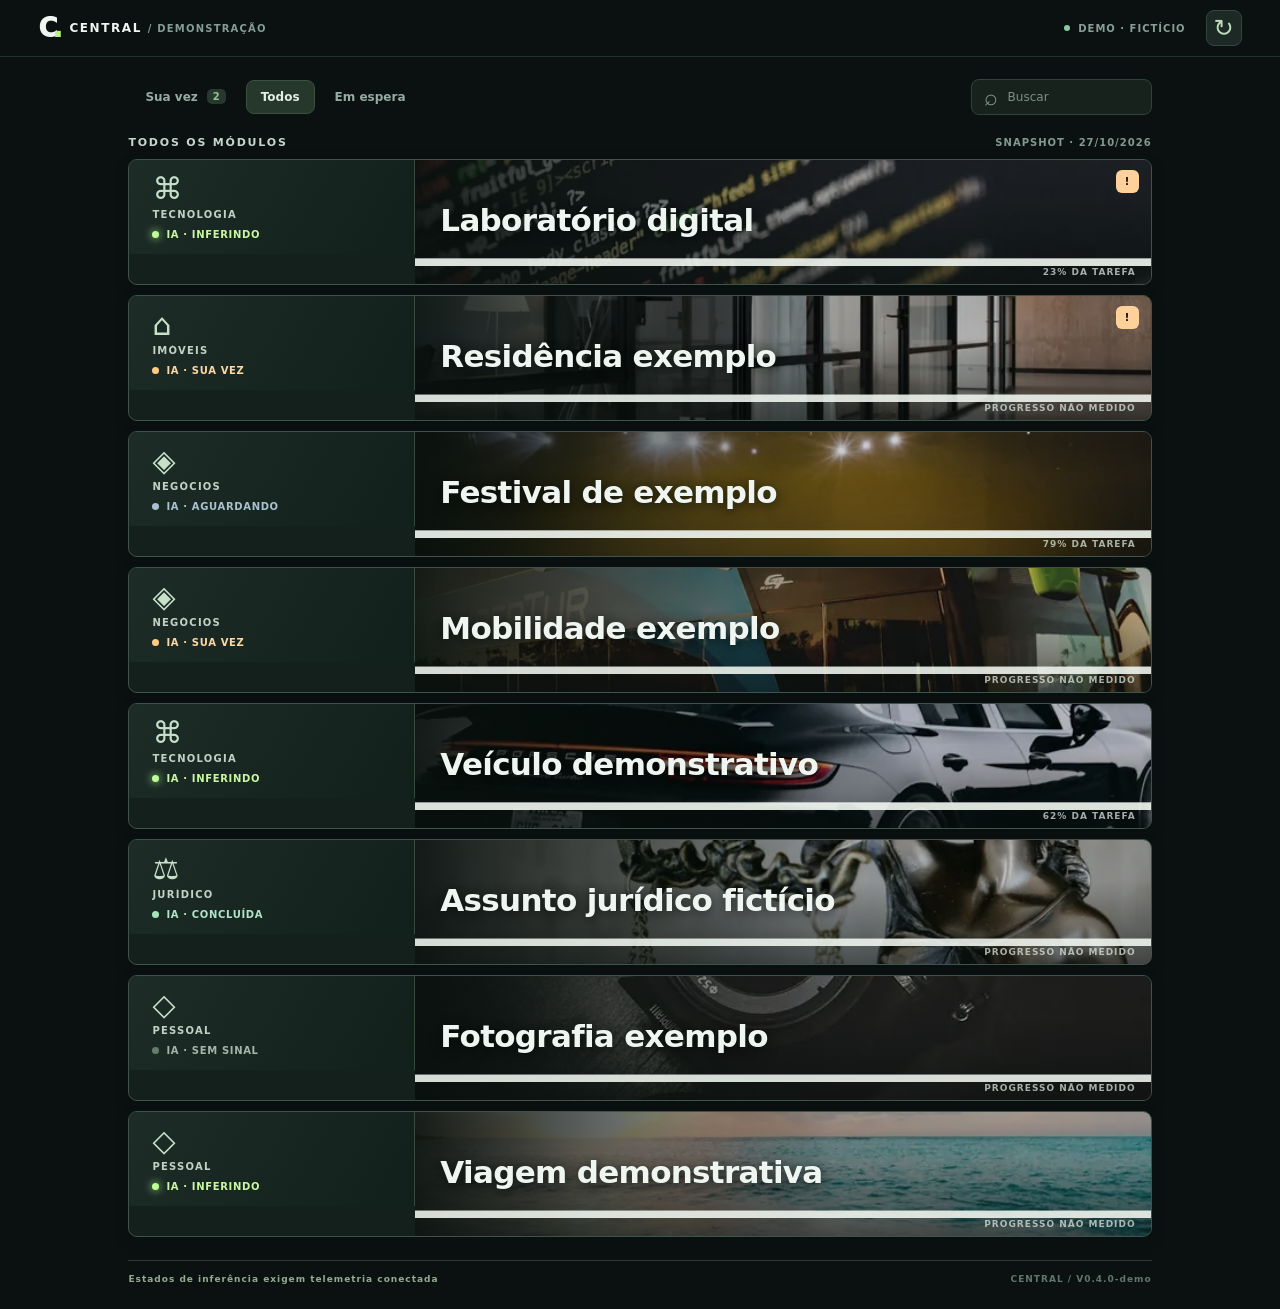
==== commit a566beb4: "feat: compact horizontal buttons and simulated telemetry demo" ====
--- a/index.html
+++ b/index.html
@@ -1,48 +1,45 @@
-﻿<!doctype html>
+<!doctype html>
 <html lang="pt-BR">
 <head>
 <meta charset="utf-8">
 <meta name="viewport" content="width=device-width,initial-scale=1,viewport-fit=cover">
 <meta name="theme-color" content="#0b1111">
 <meta name="robots" content="noindex,nofollow,noarchive">
-<meta name="description" content="Central Pessoal — painel visual de assuntos e intervenções.">
+<meta name="description" content="Central Pessoal — módulos visuais com progresso e estado de inferência.">
 <meta http-equiv="Content-Security-Policy" content="default-src 'self'; img-src 'self' data:; script-src 'self'; style-src 'self'; connect-src 'self'; object-src 'none'; base-uri 'self'; frame-ancestors 'none'">
 <link rel="icon" href="./icon.svg" type="image/svg+xml">
 <link rel="manifest" href="./manifest.webmanifest">
 <link rel="stylesheet" href="./game.css">
+<link rel="stylesheet" href="./horizontal.css">
 <script defer src="./game.js"></script>
-<title>Central · Demo fictícia</title>
+<title>Central · Comando</title>
 </head>
 <body>
 <div class="screen">
 <header class="masthead">
- <div class="brand"><span class="brand-mark">C<span>.</span></span><span class="brand-name">CENTRAL <small>/ BASE DE OPERAÇÕES</small></span></div>
- <div class="mast-actions"><span class="connection"><i></i> SNAPSHOT ESTÁTICO</span><button class="round" id="reload" aria-label="Atualizar dados" title="Recarregar JSON">↻</button></div>
+ <div class="brand"><span class="brand-mark">C<span>.</span></span><span class="brand-name">CENTRAL <small>/ DEMONSTRAÇÃO</small></span></div>
+ <div class="mast-actions"><span class="connection"><i></i> DEMO · FICTÍCIO</span><button class="round" id="reload" aria-label="Atualizar dados" title="Recarregar JSON">↻</button></div>
 </header>
 <main class="main">
- <div class="headline">
-   <div><span class="eyebrow">DEMONSTRAÇÃO PÚBLICA <span class="divider-dot">◆</span> VISÃO DE ATENÇÃO</span><h1>Escolha sua <em>próxima ação.</em></h1></div>
-   <span id="updated" class="updated">—</span>
+ <div class="toolbar">
+  <nav class="tabs" aria-label="Grupos de módulos">
+   <button data-view="attention" class="tab">Sua vez <b id="need-count">—</b></button>
+   <button data-view="all" class="tab selected">Todos</button>
+   <button data-view="watch" class="tab">Em espera</button>
+  </nav>
+  <label class="search"><span aria-hidden="true">⌕</span><input type="search" id="search" placeholder="Buscar" aria-label="Buscar módulos"></label>
  </div>
- <div class="toolbar">
-  <nav class="tabs" aria-label="Visualizações">
-    <button data-view="attention" class="tab selected">Minha vez <b id="need-count">—</b></button>
-    <button data-view="all" class="tab">Todos os assuntos</button>
-    <button data-view="watch" class="tab">Observando</button>
-  </nav>
-  <label class="search"><span>⌕</span><input type="search" id="search" placeholder="Localizar..." aria-label="Localizar assunto"></label>
- </div>
- <div class="statusline"><span id="list-label">INTERVENÇÃO NECESSÁRIA</span><span class="status-hint">TOQUE EM UM MÓDULO PARA VER AS TAREFAS</span></div>
+ <div class="statusline"><span id="list-label">TODOS OS MÓDULOS</span><span class="status-hint" id="updated">SNAPSHOT</span></div>
  <section id="tiles" class="tile-grid" aria-live="polite"></section>
- <footer class="footer"><span>◉ <span id="stamp">Snapshot versionado</span></span><span id="version">CENTRAL / V0.3</span></footer>
+ <footer class="footer"><span id="stamp">Estados de inferência exigem telemetria conectada</span><span id="version">CENTRAL / V0.4</span></footer>
 </main>
 </div>
 <div id="overlay" class="overlay" hidden>
   <div class="veil" id="veil"></div>
   <section class="detail" role="dialog" aria-modal="true" aria-labelledby="detail-title">
-    <div id="detail-root"></div>
+   <div id="detail-root"></div>
   </section>
 </div>
 <div id="toast" class="toast" role="status" aria-live="polite"></div>
 </body>
-</html>
+</html>
--- a/horizontal.css
+++ b/horizontal.css
@@ -0,0 +1,80 @@
+/* Compact single-column RTS control strips. game.css supplies the nested task panel. */
+:root{--accent:#d8e8d9}
+.screen{max-width:1340px}
+.masthead{height:57px;padding:0 clamp(14px,3vw,39px)}
+.brand-mark{font-size:26px}
+.brand-name{font-size:12px}
+.brand-name small{font-size:10px}
+.main{padding:20px clamp(12px,3vw,39px) 25px;max-width:1100px;margin:auto}
+.toolbar{margin-bottom:20px}
+.tabs{gap:5px}
+.tab{padding:9px 14px;font-size:12px}
+.tab.selected{color:#e2eee4}
+.search{height:36px}
+.statusline{margin-bottom:10px;color:#c6d5cb;font-size:11px}
+.status-hint{font-size:10px;color:#829a8e}
+.tile-grid{display:grid;grid-template-columns:minmax(0,1fr)!important;gap:10px}
+.module{height:116px;aspect-ratio:auto;border:1px solid #40534a;border-radius:9px;overflow:hidden;background:#13201b;transition:border-color .15s,transform .15s}
+.module:hover{border-color:#a6c4ac;transform:translateX(2px)}
+.module-button{display:grid;grid-template-columns:30% 70%;height:100%;width:100%;border:0;text-align:left;padding:0;overflow:hidden;position:relative;cursor:pointer;background:none}
+.module-inference{position:relative;z-index:1;display:flex;flex-direction:column;align-items:flex-start;justify-content:center;padding:13px 18px;background:linear-gradient(120deg,#1d2c26,#12201c);border-right:1px solid #54715a77;min-width:0}
+.cat-glyph{font-family:system-ui,sans-serif;color:#c6e0ca;font-size:30px;font-weight:400;line-height:1;display:block}
+.cat-label{color:#c1d2c7;font-size:10px;font-weight:720;letter-spacing:1.25px;text-transform:uppercase;margin-top:5px;white-space:nowrap;overflow:hidden;text-overflow:ellipsis;max-width:100%}
+.signal-state{font-size:10px;font-weight:780;letter-spacing:.65px;white-space:nowrap;margin-top:auto;padding-top:9px;color:#a5b5aa;display:flex;align-items:center;gap:7px}
+.signal-state i{display:block;width:7px;height:7px;border-radius:50%;background:#687c6c;flex:none}
+.status-processing .signal-state{color:#c9f8a1}
+.status-processing .signal-state i{background:#bfff97;box-shadow:0 0 9px #b8ff9b}
+.status-waiting .signal-state{color:#ffd8a1}
+.status-waiting .signal-state i{background:#ffca85}
+.status-completed .signal-state{color:#afe5c6}
+.status-completed .signal-state i{background:#a4e4b9}
+.status-idle .signal-state{color:#a9c2cf}
+.status-idle .signal-state i{background:#a9c2cf}
+.module-main{position:relative;display:block;height:100%;min-width:0;overflow:hidden}
+.module-image{position:absolute;inset:0;width:100%;height:100%;object-fit:cover;filter:brightness(.8) saturate(.77);transition:filter .2s,transform .2s}
+.module:hover .module-image{filter:brightness(.89) saturate(.9)}
+.module-shade{position:absolute;inset:0;background:linear-gradient(90deg,#08100de8,transparent 57%),linear-gradient(0deg,#070d0b8a,transparent 67%)}
+.module-title{position:absolute;left:25px;top:50%;transform:translateY(-55%);z-index:2;font-size:clamp(21px,2.6vw,32px);font-weight:750;letter-spacing:-.7px;line-height:1.1;text-shadow:0 2px 12px #020807b3;max-width:76%;display:block}
+.attention-pip{position:absolute;top:10px;right:12px;z-index:2;border-radius:6px;color:#201c11;background:#ffd19a;font-weight:900;font-size:11px;line-height:1;padding:6px 9px}
+.progress-wrap{position:absolute;bottom:0;left:0;right:0;z-index:2;display:block}
+.progress-note{display:block;text-align:right;color:#dfebe0b9;font-size:9px;font-weight:740;letter-spacing:1px;line-height:1.5;padding:0 15px 5px}
+.progress-track{display:block;width:100%;height:8px;background:#ffffff4a;border-top:1px solid #ffffff66;overflow:hidden}
+.progress-fill{display:block;height:100%;background:#f4f9f3d8;box-shadow:0 0 10px #ffffff8c;transition:width .18s ease-out}
+.footer{margin-top:23px;padding-top:13px;font-size:9px}
+.detail .detail-content{min-width:0}
+.detail .detail-note{display:none}
+.detail .progress-caption{font-size:11px;flex-wrap:wrap;gap:10px}
+.detail .detail-cover{min-height:390px}
+.detail .detail-overlay h2{font-size:30px}
+@media(min-width:1050px){.module{height:126px}.module-button{grid-template-columns:28% 72%}.module-inference{padding:14px 23px}.module-title{font-size:31px}}
+@media(max-width:610px){
+ .masthead{height:53px;padding:0 12px}.main{padding:13px 11px 20px}
+ .connection{font-size:0}.connection i{height:7px;width:7px}
+ .brand-name{font-size:11px}.brand-name small{font-size:9px}
+ .toolbar{display:flex;flex-wrap:wrap;gap:8px;margin-bottom:13px}
+ .tabs{width:100%;gap:2px;justify-content:space-between;padding:0}
+ .tab{flex:1;justify-content:center;padding:8px 7px;font-size:11px}
+ .search{width:100%;margin-top:0;height:34px}
+ .statusline{margin-bottom:9px;font-size:10px}
+ .status-hint{font-size:9px}
+ .tile-grid{gap:8px}.module{height:101px;border-radius:8px}
+ .module-button{grid-template-columns:32% 68%}
+ .module-inference{padding:10px 9px}
+ .cat-glyph{font-size:25px}
+ .cat-label{margin-top:4px;font-size:8px;letter-spacing:.6px}
+ .signal-state{font-size:8px;letter-spacing:.2px;gap:5px;padding-top:6px}
+ .signal-state i{width:6px;height:6px}
+ .module-title{font-size:clamp(17px,5vw,22px);left:13px;max-width:83%;letter-spacing:-.3px}
+ .progress-note{font-size:8px;padding:0 9px 3px}
+ .progress-track{height:7px}
+ .attention-pip{top:7px;right:7px;padding:5px 7px}
+ .footer{gap:12px;font-size:8px;line-height:1.4}
+ .detail .detail-cover{min-height:168px}
+ .detail .detail-content{padding:14px}
+}
+@media(max-width:345px){.cat-label{font-size:7px}.signal-state{font-size:7px}.module-title{font-size:16px}.tab{font-size:10px}}
+@media(prefers-reduced-motion:reduce){.module,.module-image,.progress-fill{transition:none}.module:hover{transform:none}}
+
+.progress-track.progress-unmeasured{background:#ffffff29;border-top:1px solid #ffffff45}
+@media(max-width:610px){.connection{font-size:9px;letter-spacing:.3px}.signal-state{font-size:7.7px}}
+@media(max-width:345px){.connection{font-size:0}.signal-state{font-size:7px}}
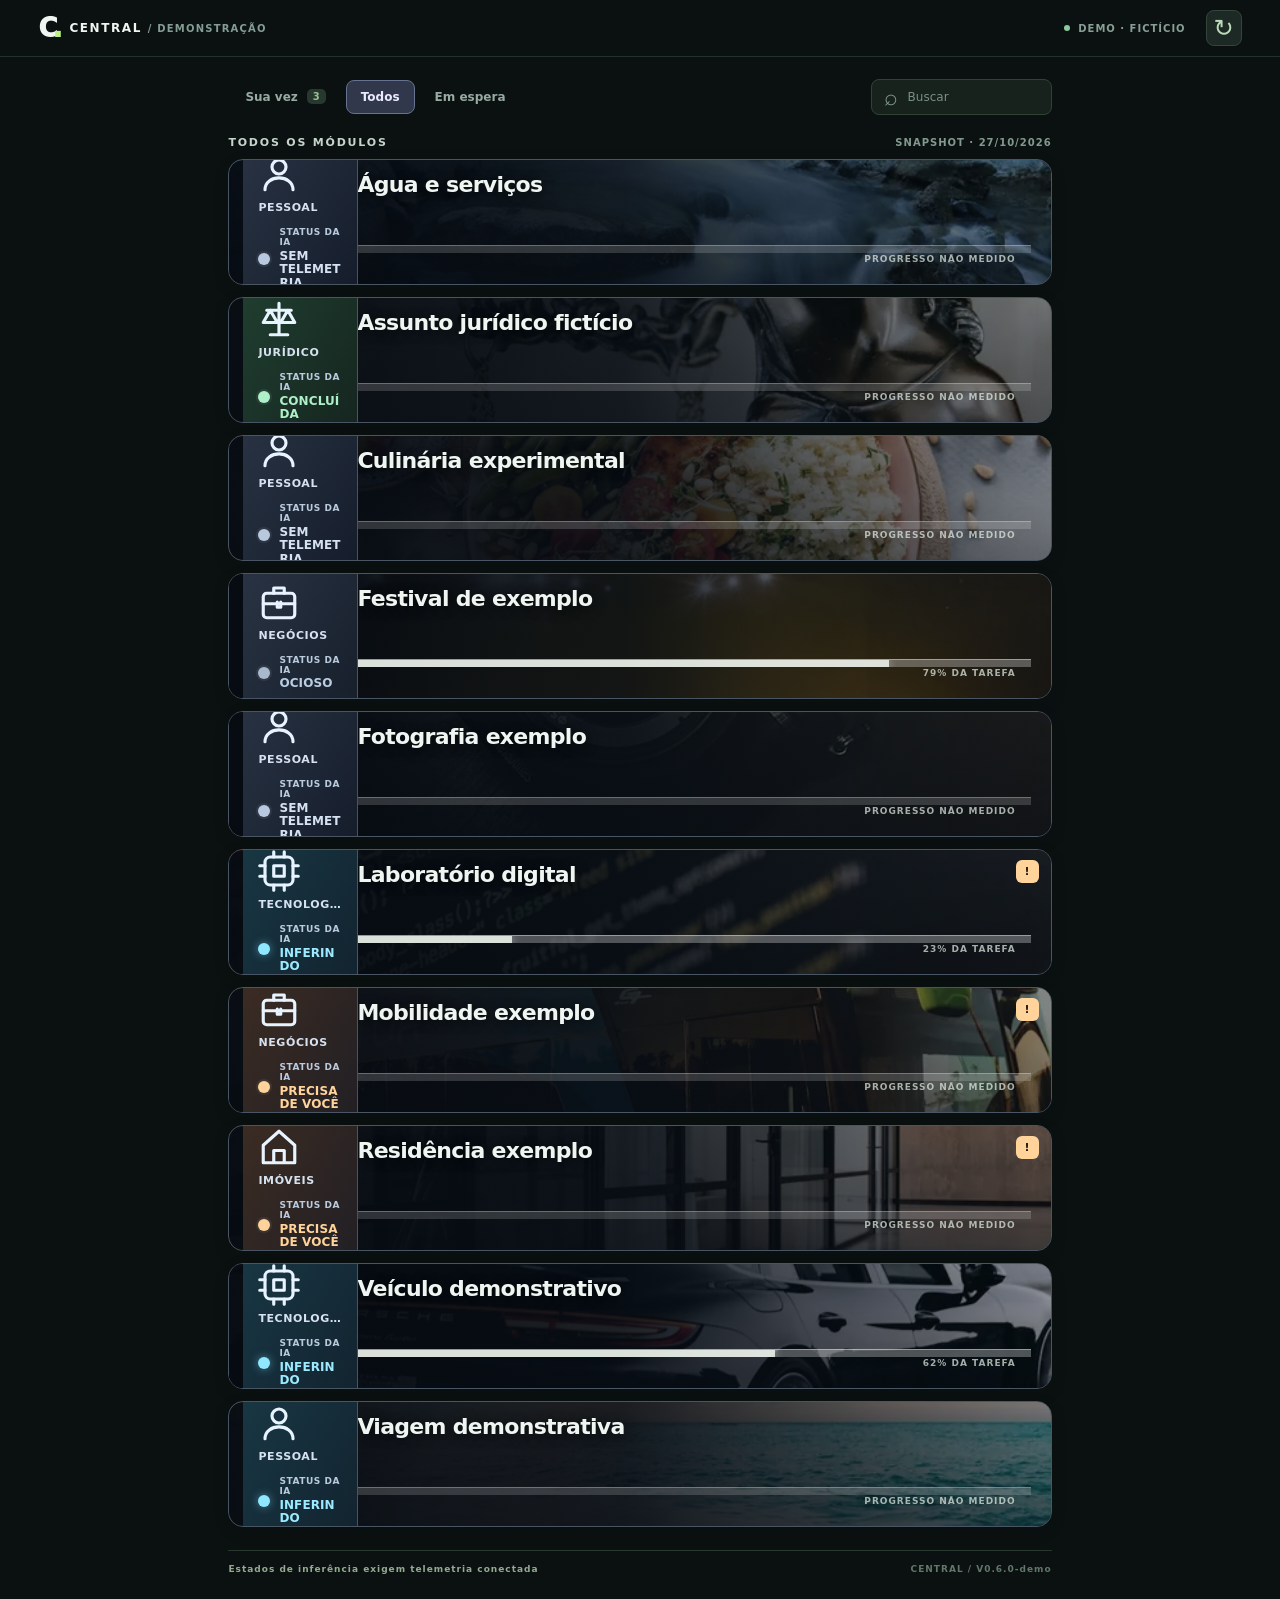
==== commit 72aa93a9: "demo: Android V10 approval cards with fictitious media" ====
--- a/index.html
+++ b/index.html
@@ -13,6 +13,10 @@
 <link rel="stylesheet" href="./horizontal.css">
 <script defer src="./game.js"></script>
 <title>Central · Comando</title>
+<link rel="stylesheet" href="./touch-xl.css">
+<link rel="stylesheet" href="./touch-compact.css">
+<link rel="stylesheet" href="./v9.css">
+<script defer src="./v9-home.js"></script>
 </head>
 <body>
 <div class="screen">
--- a/horizontal.css
+++ b/horizontal.css
@@ -78,3 +78,90 @@
 .progress-track.progress-unmeasured{background:#ffffff29;border-top:1px solid #ffffff45}
 @media(max-width:610px){.connection{font-size:9px;letter-spacing:.3px}.signal-state{font-size:7.7px}}
 @media(max-width:345px){.connection{font-size:0}.signal-state{font-size:7px}}
+
+.module:target,.module.return-target{border-color:#dbf3bd;box-shadow:0 0 0 2px #bafa9880}
+
+
+/* v0.7.1 shared semantic color language for inference indicators on home. */
+.module-inference{background:linear-gradient(120deg,#1e2734,#111b27);border-right:1px solid #596979a8}
+.cat-glyph{color:#d9e3f3}
+.cat-label{color:#c0ccda}
+.status-unmonitored.module-inference{background:linear-gradient(120deg,#293343,#141c2a)}
+.status-unmonitored .signal-state{color:#c9d3e3}
+.status-unmonitored .signal-state i{background:#aab8cd}
+.status-processing.module-inference{background:linear-gradient(120deg,#193744,#12232f)}
+.status-processing .signal-state{color:#a4edff}
+.status-processing .signal-state i{background:#8fe8ff;box-shadow:0 0 9px #7de5ff80}
+.status-waiting.module-inference{background:linear-gradient(120deg,#3c2c23,#211f24)}
+.status-waiting .signal-state{color:#ffdfa9}
+.status-waiting .signal-state i{background:#ffd399}
+.status-completed.module-inference{background:linear-gradient(120deg,#203e30,#15251f)}
+.status-completed .signal-state{color:#aff0c7}
+.status-completed .signal-state i{background:#aef1c8}
+.status-idle.module-inference{background:linear-gradient(120deg,#293343,#171f2b)}
+.status-idle .signal-state{color:#c4d0df}
+.status-idle .signal-state i{background:#aab8cd}
+.signal-state{font-size:11px;letter-spacing:.45px}
+.signal-state i{width:11px;height:11px;box-shadow:0 0 0 2px #ffffff12}
+.tabs .tab.selected{background:#32384c;color:#eaeaff;border-color:#66728f}
+.attention-pip{background:#ffd399}
+@media(max-width:610px){
+ .signal-state{font-size:9px;letter-spacing:0;gap:6px}
+ .signal-state i{width:9px;height:9px}
+}
+@media(max-width:345px){.signal-state{font-size:8px}.signal-state i{width:8px;height:8px}}
+
+
+/* Operational home v0.8 — category identity and agent status are readable separately. */
+.module{height:132px;border-color:#4a5564;background:#101b24}
+.module-button{grid-template-columns:32% 68%}
+.module-inference{padding:13px 15px;gap:5px;justify-content:flex-start}
+.cat-glyph{font-size:0;line-height:0;margin:0;color:#e7f3ff;display:inline-grid;place-items:center}
+.cat-glyph svg{width:42px;height:42px;display:block;stroke-width:1.8}
+.cat-label{font-size:11px;font-weight:820;letter-spacing:.6px;margin-top:1px;color:#d7e2f0}
+.signal-state{margin-top:auto;padding-top:8px;align-items:center;gap:9px;min-width:0;white-space:normal}
+.signal-state i{width:12px;height:12px;flex:none}
+.signal-copy{display:flex;flex-direction:column;min-width:0;gap:2px;line-height:1.15}
+.signal-copy small{font-size:9px;letter-spacing:.55px;color:#bacbde;font-weight:760}
+.signal-copy strong{font-size:12px;font-weight:860;line-height:1.15;color:inherit;letter-spacing:.1px;overflow-wrap:anywhere}
+.module-title{top:46%;font-size:clamp(23px,2.8vw,32px)}
+.module-activity{position:absolute;z-index:3;left:25px;bottom:20px;max-width:85%;
+ color:#dce8fa;font-size:10px;line-height:1.25;letter-spacing:.25px;font-weight:780;
+ text-shadow:0 1px 8px #000c;background:#0a1226ad;border:1px solid #d2dcf748;border-radius:4px;padding:4px 6px}
+.module-shade{background:linear-gradient(90deg,#080e14e8,#0b122562 70%),linear-gradient(0deg,#0a101a8a,transparent 70%)}
+.module.status-waiting{border-left:3px solid #ffd399}
+.module.status-processing{border-left:3px solid #9beaff}
+.module.status-completed{border-left:3px solid #aef1c8}
+.status-unmonitored .signal-state{color:#d6e1f2}
+.status-unmonitored .signal-state i{background:#b8c9df}
+.status-processing .signal-state{color:#9beaff}
+.status-waiting .signal-state{color:#ffd399}
+.status-completed .signal-state{color:#aef1c8}
+.status-idle .signal-state{color:#bacde2}
+@media(max-width:610px){
+ .module{height:125px}
+ .module-button{grid-template-columns:36% 64%}
+ .module-inference{padding:11px 9px;gap:4px}
+ .cat-glyph svg{width:35px;height:35px}
+ .cat-label{font-size:9px;letter-spacing:.2px;margin-top:1px}
+ .signal-state{gap:6px;padding-top:6px}
+ .signal-state i{width:10px;height:10px}
+ .signal-copy small{font-size:8px;letter-spacing:.25px}
+ .signal-copy strong{font-size:10px;letter-spacing:0}
+ .module-title{left:11px;top:43%;font-size:clamp(18px,5.15vw,24px);max-width:87%}
+ .module-activity{left:11px;bottom:16px;font-size:9px;padding:3px 5px}
+ .progress-track{height:8px}
+ .attention-pip{z-index:4}
+}
+@media(max-width:370px){
+ .module-button{grid-template-columns:38% 62%}
+ .signal-copy strong{font-size:9px}
+ .cat-glyph svg{width:34px;height:34px}
+ .module-title{font-size:18px}
+}
+@media(max-width:610px){
+ .cat-label{font-size:10px}
+ .signal-copy strong{font-size:11px;line-height:1.2}
+ .signal-state i{width:11px;height:11px}
+}
+@media(max-width:370px){.signal-copy strong{font-size:10px}}
--- a/touch-xl.css
+++ b/touch-xl.css
@@ -0,0 +1,61 @@
+/* Touch XL: large-type, low-miss mobile interface; no behavioral changes. */
+@media(max-width:680px){
+ html{font-size:20px}
+ body{font-size:20px;line-height:1.42}
+ button,a,summary{touch-action:manipulation}
+ .main{padding-left:12px;padding-right:12px}
+ .identity-copy h1{font-size:clamp(30px,9vw,40px);line-height:1.12}
+ .identity-copy .eyebrow,.crumb,.runtime,.runtime span{font-size:16px}
+ .topbar{min-height:64px}
+ .back,.switcher-menu summary{min-height:60px;font-size:18px}
+ .switcher-item{min-height:82px;padding:15px}
+ .switcher-copy strong{font-size:20px}.switcher-copy small{font-size:16px}
+ .module-nav{display:grid;grid-template-columns:repeat(2,minmax(0,1fr));gap:10px}
+ .module-nav a{min-height:64px;padding:13px 10px;font-size:17px;display:grid;place-items:center;text-align:center}
+ .action-strip{display:grid;grid-template-columns:1fr;gap:14px}
+ .action-core,.blocker{padding:22px;border-radius:20px}
+ .micro-heading{font-size:16px}
+ #next-action,.blocker p{font-size:23px;line-height:1.35}
+ .source-action,.copy,.more{min-height:64px;display:flex;align-items:center;justify-content:center;padding:14px 16px;font-size:18px;border-radius:15px}
+ .tasks-section .section-head h2,.context-line summary{font-size:23px}
+ .section-head span,.task-state,.task-due,.task-group{font-size:16px}
+ .filters{display:grid;grid-template-columns:repeat(2,minmax(0,1fr));gap:10px;overflow:visible}
+ .filter{min-height:60px;font-size:17px;padding:12px;min-width:0}
+ .filter-full{display:inline}.filter-short{display:none}
+ .task-list{gap:14px}
+ .task{border-radius:19px}
+ .task-toggle{min-height:90px;padding:17px 14px;gap:14px}
+ .task-icon,.task-done .task-icon,.task-waiting .task-icon{width:48px;height:48px}
+ .task-name{font-size:21px;line-height:1.3}
+ .task-labels{gap:9px}
+ .task-state,.task-due{font-size:15px;padding:5px 8px}
+ .task-group{font-size:15px}
+ .task-expanded{padding:17px;font-size:18px;line-height:1.45}
+ .task-expanded p{font-size:18px}
+ .context-line summary{min-height:70px;padding:16px}
+ .context-pair b{font-size:16px}.context-pair span{font-size:19px}
+ .als-lifecycle{padding:18px 14px;border-radius:22px}
+ .als-lifecycle h2{font-size:24px}
+ .wl-status-chip{font-size:15px;padding:8px 12px}
+ .wl-sub,.wl-legend,.wl-disclaimer{font-size:15px}
+ .wl-metric{min-height:107px;padding:13px 8px}
+ .wl-metric strong{font-size:29px}
+ .wl-metric span{font-size:14px}
+ .wl-metric small{font-size:12px}
+ .als-lifecycle h3{font-size:21px}
+ .wl-pipeline{gap:10px}
+ .wl-pipeline-row{display:grid;grid-template-columns:minmax(0,1fr) auto;min-height:82px;padding:12px 10px;gap:4px 12px;background:#202b37;border-radius:16px}
+ .wl-stage-label{display:flex;align-items:center;gap:12px;min-width:0;font-size:19px;font-weight:700;grid-column:1;grid-row:1}
+ .wl-stage-icon{display:block;flex:none;width:50px;height:50px;object-fit:contain}
+ .wl-stage-state{font-size:15px;text-align:right;grid-column:2;grid-row:1}
+ .wl-track{grid-column:1/-1;grid-row:2;height:7px}
+ .wl-notices{gap:18px}.wl-notice strong{font-size:19px}.wl-notice p{font-size:17px}
+ .wl-notice a,.wl-footer,.wl-footer a{font-size:16px}
+ .wl-footer summary{min-height:55px;display:flex;align-items:center}
+ .module-inference .signal-copy small,.module-activity,.progress-note{font-size:15px}
+ .module-button{min-height:160px}
+}
+@media(min-width:681px){
+ .wl-stage-label{display:flex;align-items:center;gap:10px}
+ .wl-stage-icon{display:block;width:38px;height:38px;object-fit:contain;flex:none}
+}
--- a/touch-compact.css
+++ b/touch-compact.css
@@ -0,0 +1,77 @@
+/* Touch XL v2: compact mobile scale and no card overlap. */
+@media (max-width:680px){
+ html{font-size:16px}
+ body{font-size:16px;line-height:1.4}
+ .main{padding-left:13px;padding-right:13px;min-width:0}
+ .topbar{min-height:53px;gap:8px}
+ .back,.switcher-menu summary{min-height:48px;font-size:14px}
+ .switcher-item{min-height:60px;padding:10px}
+ .switcher-copy strong{font-size:16px}.switcher-copy small{font-size:13px}
+ .identity-copy h1{font-size:clamp(24px,7vw,31px)}
+ .identity-copy .eyebrow,.crumb,.runtime,.runtime span{font-size:12px}
+ .identity{gap:8px;flex-wrap:wrap}
+ .runtime{max-width:100%;white-space:normal;overflow-wrap:anywhere}
+ .module-nav{gap:7px}
+ .module-nav a{min-height:49px;padding:9px 6px;font-size:13px;overflow-wrap:anywhere}
+ .action-strip{gap:0}
+ .action-core,.blocker{padding:14px;border-radius:13px}
+ .micro-heading{font-size:12px}
+ #next-action,.blocker p{font-size:18px;overflow-wrap:anywhere}
+ .source-action,.copy,.more{min-height:48px;padding:10px 12px;font-size:14px}
+ .tasks-section .section-head h2,.context-line summary{font-size:19px}
+ .section-head span{font-size:12px}
+ .filters{gap:6px;grid-template-columns:repeat(2,minmax(0,1fr))}
+ .filter{min-height:46px;padding:9px 5px;font-size:13px;white-space:normal;overflow-wrap:anywhere}
+ .task-list{gap:9px}.task-toggle{min-height:70px;padding:11px;gap:10px}
+ .task-icon,.task-done .task-icon,.task-waiting .task-icon{width:40px;height:40px}
+ .task-name{font-size:16px;overflow-wrap:anywhere}
+ .task-state,.task-due{font-size:12px}
+ .task-group{font-size:12px}
+ .task-expanded,.task-expanded p{font-size:14px}
+ .context-line summary{min-height:52px;padding:12px}
+ .context-pair b{font-size:12px}.context-pair span{font-size:15px;overflow-wrap:anywhere}
+ .als-lifecycle{padding:13px 10px;border-radius:15px}
+ .als-lifecycle h2{font-size:20px}
+ .wl-heading{flex-wrap:wrap}
+ .wl-status-chip{font-size:12px;padding:6px 9px}
+ .wl-sub,.wl-legend,.wl-disclaimer{font-size:12px}
+ .wl-metric{min-height:88px;padding:10px 6px}
+ .wl-metric strong{font-size:24px}.wl-metric span{font-size:12px}.wl-metric small{font-size:10px}
+ .als-lifecycle h3{font-size:17px}
+ .wl-pipeline-row{min-height:64px;padding:9px;gap:5px 8px}
+ .wl-stage-label{font-size:15px;gap:8px;overflow-wrap:anywhere}
+ .wl-stage-icon{width:36px;height:36px}
+ .wl-stage-state{font-size:12px;overflow-wrap:anywhere}
+ .wl-notice strong{font-size:15px}.wl-notice p{font-size:13px}
+ .wl-notice a,.wl-footer,.wl-footer a{font-size:12px}
+ .wl-footer summary{min-height:44px}
+ .module-inference .signal-copy small,.module-activity,.progress-note{font-size:11px}
+ .module{height:auto;min-height:139px}
+ .module-button{min-height:139px;height:100%;grid-template-columns:minmax(0,36%) minmax(0,64%);overflow:hidden}
+ .module-inference{min-width:0;overflow:hidden;padding:9px 7px}
+ .module-title{font-size:clamp(16px,4.8vw,20px);max-width:none;left:10px;right:10px;top:42%;line-height:1.16;overflow-wrap:anywhere;hyphens:auto}
+ .module-activity{left:10px;right:10px;max-width:none;bottom:15px;font-size:10px;white-space:normal;overflow-wrap:anywhere;line-height:1.25}
+ .signal-copy,.signal-copy strong,.signal-copy small{min-width:0;max-width:100%;overflow-wrap:anywhere;white-space:normal}
+ .cat-label{white-space:normal;overflow-wrap:anywhere}
+ .module-footer,.footer{overflow-wrap:anywhere}
+}
+@media(max-width:380px){
+ .module{min-height:155px}.module-button{min-height:155px}
+ .module-title{font-size:16px;top:38%}
+ .module-activity{font-size:9px}
+ .module-inference{padding:8px 5px}
+ .signal-copy strong{font-size:10px}
+}
+@media(max-width:680px){.module-main{display:flex;flex-direction:column;align-items:flex-start;justify-content:center;gap:7px;padding:12px 10px 27px}.module-main .module-title{position:relative;left:auto;right:auto;top:auto;bottom:auto;transform:none;max-width:100%;min-width:0;flex:none;z-index:2}.module-main .module-activity{position:relative;left:auto;right:auto;bottom:auto;top:auto;max-width:100%;width:fit-content;min-width:0;z-index:3;margin:0;overflow-wrap:anywhere}.module-main .module-title,.module-main .module-activity{overflow-wrap:anywhere}.module-main .progress-wrap{flex:none}}
+@media(max-width:680px){
+ .action-core #next-action{margin:10px 0 18px;line-height:1.42}
+ .action-core .source-action{margin-top:0;min-height:52px}
+ .als-lifecycle .wl-sub{font-size:16px;line-height:1.5;color:#cad8d0}
+ .als-lifecycle .wl-metric{min-height:118px;padding:13px 10px;gap:8px}
+ .als-lifecycle .wl-metric strong{font-size:27px}
+ .als-lifecycle .wl-metric span{font-size:16px;line-height:1.3;overflow-wrap:anywhere}
+ .als-lifecycle .wl-metric small{font-size:14px;line-height:1.4;color:#c4d3cb;overflow-wrap:anywhere}
+ .als-lifecycle .wl-status-chip{font-size:14px}
+ .als-lifecycle .wl-legend,.als-lifecycle .wl-disclaimer{font-size:14px;line-height:1.5}
+}
+@media(max-width:370px){.als-lifecycle .wl-metric{padding:11px 7px}.als-lifecycle .wl-metric span{font-size:15px}.als-lifecycle .wl-metric small{font-size:13px}}
--- a/v9.css
+++ b/v9.css
@@ -0,0 +1,49 @@
+
+/* CP V9 – progressively enhanced presentation, photo overlays and evidence-led areas. */
+:root{--v9-orange:#fb923c}
+.main{max-width:900px;margin:auto}
+.tile-grid{display:flex;flex-direction:column;gap:12px}
+.module{width:100%;aspect-ratio:auto;height:126px;min-height:126px;border-radius:15px}
+.module-button{display:flex;align-items:stretch}
+.module-main{position:absolute;inset:0}
+.module-image{width:100%;height:100%;object-fit:cover}
+.module-shade{background:linear-gradient(90deg,#060b12fa 0%,#070d14dd 48%,#09101b30 100%),linear-gradient(0deg,#05070b55,transparent)}
+.module-inference{position:relative;z-index:3;flex:0 0 115px;align-self:center;margin-left:14px}
+.module-title{position:absolute;left:128px;top:26px;right:35px;font-size:clamp(17px,2vw,22px)}
+.module-activity{position:absolute;left:128px;top:58px}
+.progress-wrap{position:absolute;left:128px;bottom:13px;right:20px}
+.module:focus-within{border-color:var(--v9-orange)}
+.v9-feed{border:1px solid #35404b;border-radius:14px;background:#151c26;margin:0 0 20px;padding:12px}
+.v9-feed h2{font-size:15px;margin:0 0 10px;color:#f2f5fa}
+.v9-feed-list{max-height:190px;overflow-y:auto;border:1px solid #394351;border-radius:9px;scrollbar-width:thin}
+.v9-event{border-bottom:1px solid #303a46}
+.v9-event summary{cursor:pointer;display:flex;align-items:center;gap:8px;padding:7px 9px;white-space:nowrap;height:34px;list-style:none;font-size:12px}
+.v9-event summary::-webkit-details-marker{display:none}
+.v9-event summary .v9-name{max-width:120px;overflow:hidden;text-overflow:ellipsis;white-space:nowrap;color:#ffb477;font-weight:700;flex-shrink:0}
+.v9-event summary .v9-title{overflow:hidden;text-overflow:ellipsis;white-space:nowrap;flex:1;min-width:0}
+.v9-event summary time{color:#aab4c3;font-size:10px;flex:none}
+.v9-event-body{padding:12px;background:#232d3b;font-size:12px;line-height:1.5}
+.v9-event-body a,.v9-area-detail a{display:inline-block;margin-top:7px;background:#344456;border:1px solid #596d7c;border-radius:7px;padding:7px 9px}
+.v9-empty{font-size:12px;color:#aebac6}
+.identity.v9-hero{position:relative;isolation:isolate;min-height:200px;border:1px solid #45515b;border-radius:15px;padding:17px;overflow:hidden;margin:14px 0;align-items:flex-start;flex-wrap:wrap}
+.v9-hero-bg{position:absolute;inset:0;width:100%;height:100%;object-fit:cover;z-index:-2}
+.identity.v9-hero:after{content:"";position:absolute;inset:0;z-index:-1;background:linear-gradient(90deg,#050a10f5,#0a0f19d0 55%,#0d11184d),linear-gradient(0deg,#070b12b8,transparent 80%)}
+.v9-hero .identity-copy h1{color:white}
+.v9-hero .v9-metrics{display:flex;gap:8px;width:100%;align-self:flex-end}
+.v9-metric{flex:1;background:#0b101bb8;border:1px solid #ffffff30;border-radius:9px;padding:10px;backdrop-filter:blur(5px);min-width:0}
+.v9-metric small{display:block;font-size:10px;color:#c1ccd5}
+.v9-metric strong{display:block;font-size:14px;color:#f7f8fa;margin-top:4px;overflow:hidden;text-overflow:ellipsis;white-space:nowrap}
+.v9-pipeline{border:1px solid #3e4b5b;border-radius:13px;padding:14px;margin-bottom:18px;background:#151f2b}
+.v9-pipeline h2{font-size:16px;margin:0 0 7px}
+.v9-pipeline p{font-size:11px;color:#aebcc8}
+.v9-area{border:1px solid #354457;border-radius:9px;margin-top:8px;overflow:hidden}
+.v9-area summary{cursor:pointer;list-style:none;padding:12px;font-weight:700}
+.v9-area summary::-webkit-details-marker{display:none}
+.v9-area-head{display:flex;justify-content:space-between;gap:10px;font-size:12px}
+.v9-area-bar{background:#35404d;border-radius:99px;height:8px;overflow:hidden;margin-top:8px}
+.v9-area-fill{height:100%;background:#fb923c;border-radius:99px}
+.v9-area-detail{background:#202d3a;padding:12px;font-size:12px}
+.v9-area-detail ul{padding-left:18px;line-height:1.8}
+.v9-area-detail .v9-action{color:#eac69a}
+.v9-project-events{margin-bottom:16px}
+@media(max-width:610px){.module{height:112px;min-height:112px}.module-inference{flex-basis:76px;margin-left:8px;transform:scale(.7);transform-origin:left center}.module-title{left:90px;top:21px;font-size:16px}.module-activity{left:90px;top:48px}.progress-wrap{left:90px;right:12px}.v9-event summary .v9-name{max-width:77px}.v9-event summary{font-size:11px}.v9-hero .runtime{margin-left:auto}.identity.v9-hero{min-height:210px}}
